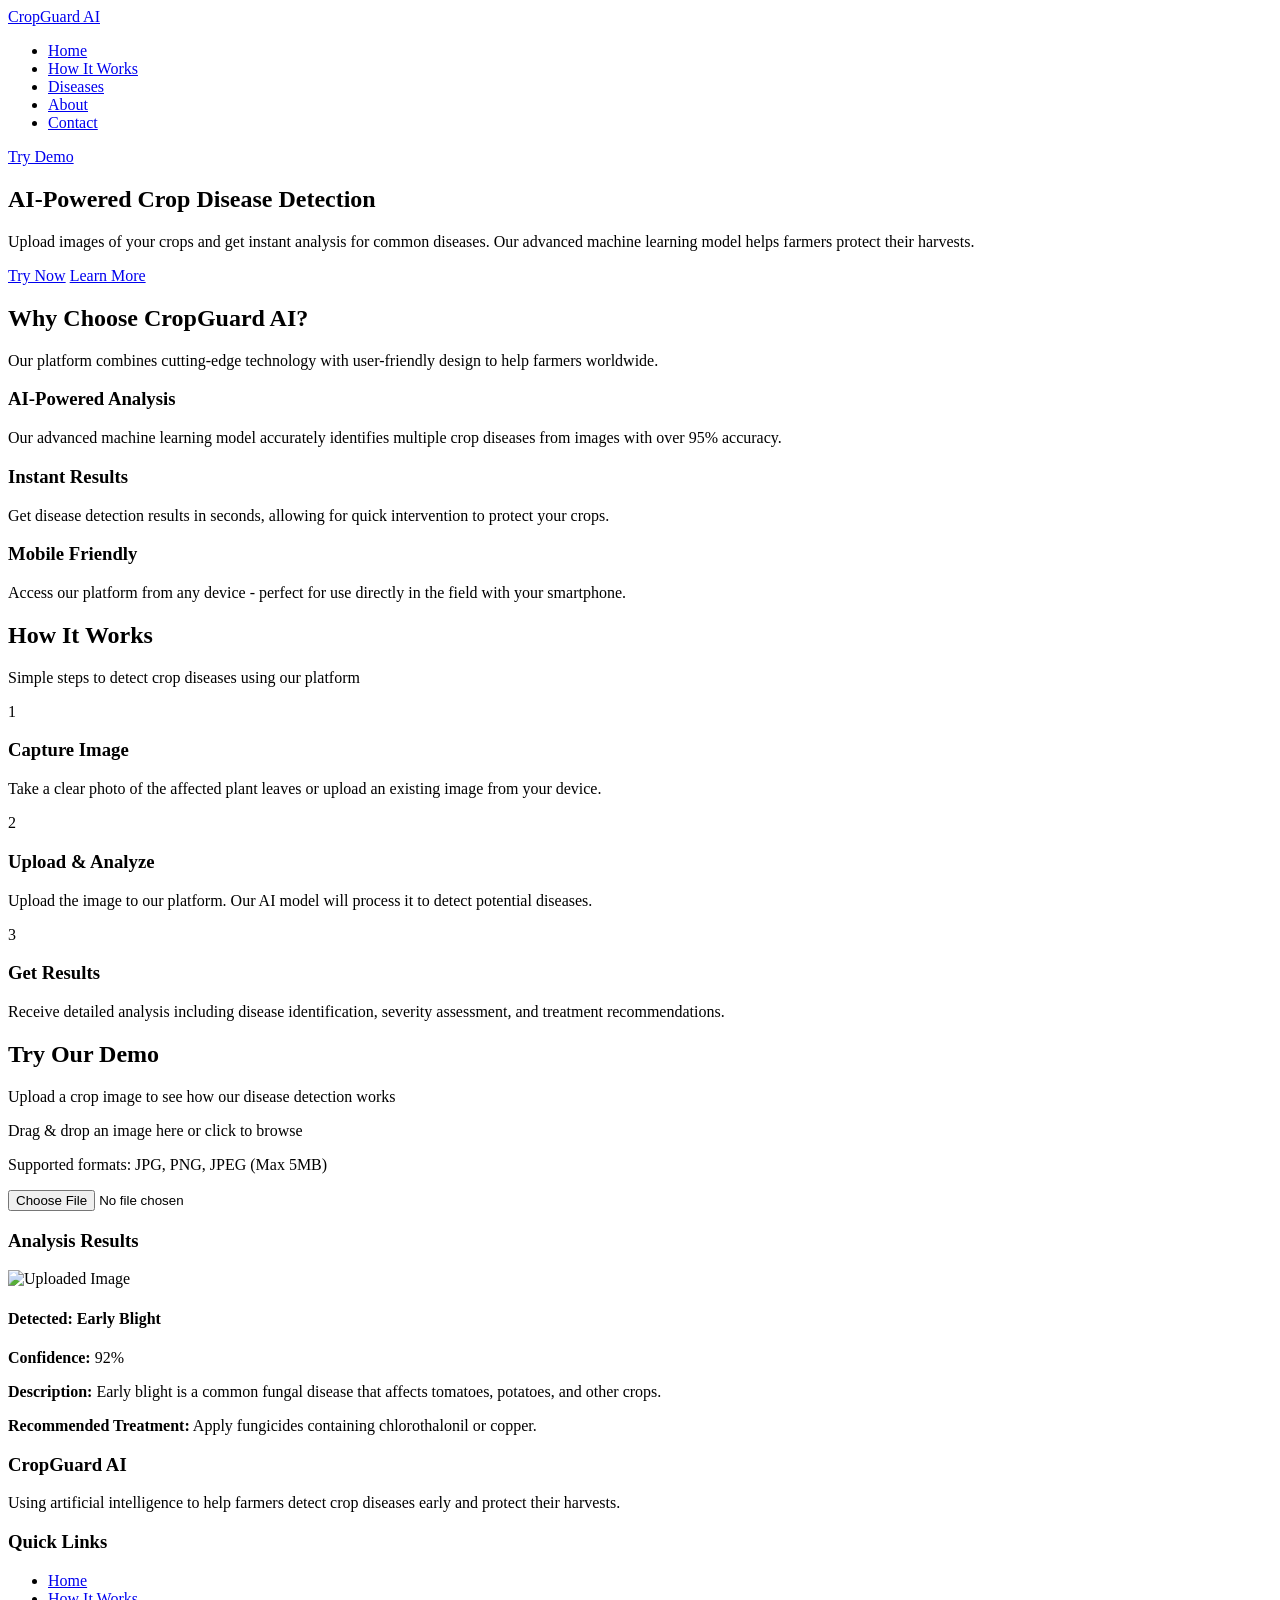
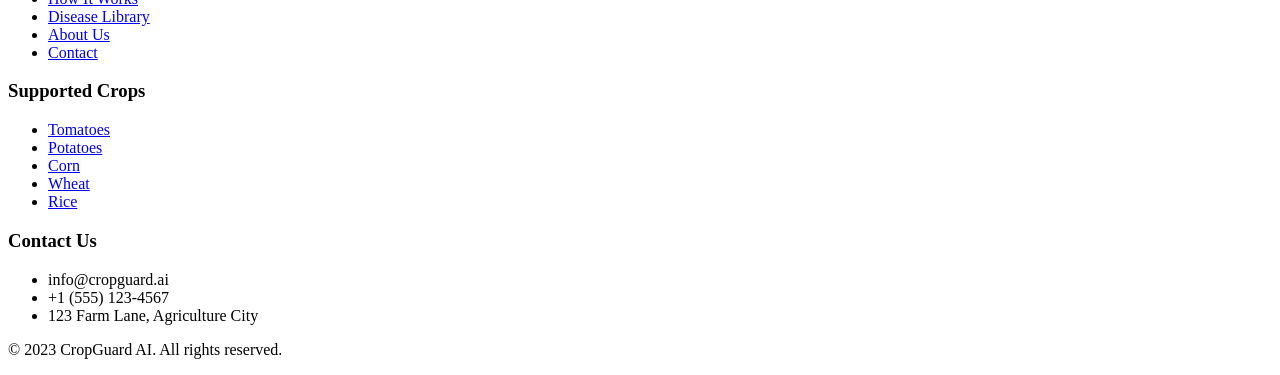
==== index.html @ c0c92ca0 "updated" ====
<!DOCTYPE html>
<html lang="en">
<head>
<meta charset="UTF-8">
<meta name="viewport" content="width=device-width, initial-scale=1.0">
<title>CropGuard AI - Plant Disease Detection</title>
<link rel="stylesheet" href="../LeafSense/index.css">
<style>
    /* [Keep all your previous CSS as is] */
    /* ... existing CSS ... */
</style>
</head>
<body>
<!-- Header -->
<header>
    <div class="container">
        <nav class="navbar">
            <a href="#" class="logo"><i class="fas fa-leaf"></i>CropGuard AI</a>
            <ul class="nav-links">
                <li><a href="#">Home</a></li>
                <li><a href="#how-it-works">How It Works</a></li>
                <li><a href="#">Diseases</a></li>
                <li><a href="#">About</a></li>
                <li><a href="#">Contact</a></li>
            </ul>
            <a href="#demo" class="btn">Try Demo</a>
        </nav>
    </div>
</header>

<!-- Hero Section -->
<section class="hero">
    <div class="container">
        <h1>AI-Powered Crop Disease Detection</h1>
        <p>Upload images of your crops and get instant analysis for common diseases. Our advanced machine learning model helps farmers protect their harvests.</p>
        <div class="hero-buttons">
            <a href="#demo" class="btn">Try Now</a>
            <a href="#how-it-works" class="btn btn-secondary">Learn More</a>
        </div>
    </div>
</section>

<!-- Features Section -->
<section class="section">
    <div class="container">
        <div class="section-title">
            <h2>Why Choose CropGuard AI?</h2>
            <p>Our platform combines cutting-edge technology with user-friendly design to help farmers worldwide.</p>
        </div>
        <div class="features-grid">
            <div class="feature-card">
                <div class="feature-icon"><i class="fas fa-robot"></i></div>
                <h3>AI-Powered Analysis</h3>
                <p>Our advanced machine learning model accurately identifies multiple crop diseases from images with over 95% accuracy.</p>
            </div>
            <div class="feature-card">
                <div class="feature-icon"><i class="fas fa-bolt"></i></div>
                <h3>Instant Results</h3>
                <p>Get disease detection results in seconds, allowing for quick intervention to protect your crops.</p>
            </div>
            <div class="feature-card">
                <div class="feature-icon"><i class="fas fa-mobile-alt"></i></div>
                <h3>Mobile Friendly</h3>
                <p>Access our platform from any device - perfect for use directly in the field with your smartphone.</p>
            </div>
        </div>
    </div>
</section>

<!-- How It Works Section -->
<section class="section how-it-works" id="how-it-works">
    <div class="container">
        <div class="section-title">
            <h2>How It Works</h2>
            <p>Simple steps to detect crop diseases using our platform</p>
        </div>
        <div class="steps">
            <div class="step">
                <div class="step-number">1</div>
                <h3>Capture Image</h3>
                <p>Take a clear photo of the affected plant leaves or upload an existing image from your device.</p>
            </div>
            <div class="step">
                <div class="step-number">2</div>
                <h3>Upload & Analyze</h3>
                <p>Upload the image to our platform. Our AI model will process it to detect potential diseases.</p>
            </div>
            <div class="step">
                <div class="step-number">3</div>
                <h3>Get Results</h3>
                <p>Receive detailed analysis including disease identification, severity assessment, and treatment recommendations.</p>
            </div>
        </div>
    </div>
</section>

<!-- Demo Section -->
<section class="section" id="demo">
    <div class="container">
        <div class="section-title">
            <h2>Try Our Demo</h2>
            <p>Upload a crop image to see how our disease detection works</p>
        </div>
        <div class="demo-container">
            <div class="upload-area" id="uploadArea">
                <i class="fas fa-cloud-upload-alt"></i>
                <p class="upload-text">Drag & drop an image here or click to browse</p>
                <p>Supported formats: JPG, PNG, JPEG (Max 5MB)</p>
                <input type="file" id="fileInput" class="file-input" accept="image/*">
            </div>
            <div class="result-area" id="resultArea">
                <h3>Analysis Results</h3>
                <img src="" alt="Uploaded Image" class="result-image" id="resultImage">
                <div class="disease-info">
                    <h4>Detected: <span id="diseaseName">Early Blight</span></h4>
                    <p><strong>Confidence:</strong> <span id="confidence">92%</span></p>
                    <p><strong>Description:</strong> <span id="diseaseDesc">Early blight is a common fungal disease that affects tomatoes, potatoes, and other crops.</span></p>
                    <p><strong>Recommended Treatment:</strong> <span id="treatment">Apply fungicides containing chlorothalonil or copper.</span></p>
                </div>
            </div>
        </div>
    </div>
</section>

<!-- Footer -->
<footer>
    <div class="container">
        <div class="footer-content">
            <div class="footer-column">
                <h3>CropGuard AI</h3>
                <p>Using artificial intelligence to help farmers detect crop diseases early and protect their harvests.</p>
                <div class="social-icons">
                    <a href="#"><i class="fab fa-facebook-f"></i></a>
                    <a href="#"><i class="fab fa-twitter"></i></a>
                    <a href="#"><i class="fab fa-linkedin-in"></i></a>
                    <a href="#"><i class="fab fa-instagram"></i></a>
                </div>
            </div>
            <div class="footer-column">
                <h3>Quick Links</h3>
                <ul>
                    <li><a href="#">Home</a></li>
                    <li><a href="#how-it-works">How It Works</a></li>
                    <li><a href="#">Disease Library</a></li>
                    <li><a href="#">About Us</a></li>
                    <li><a href="#">Contact</a></li>
                </ul>
            </div>
            <div class="footer-column">
                <h3>Supported Crops</h3>
                <ul>
                    <li><a href="#">Tomatoes</a></li>
                    <li><a href="#">Potatoes</a></li>
                    <li><a href="#">Corn</a></li>
                    <li><a href="#">Wheat</a></li>
                    <li><a href="#">Rice</a></li>
                </ul>
            </div>
            <div class="footer-column">
                <h3>Contact Us</h3>
                <ul>
                    <li><i class="fas fa-envelope"></i> info@cropguard.ai</li>
                    <li><i class="fas fa-phone"></i> +1 (555) 123-4567</li>
                    <li><i class="fas fa-map-marker-alt"></i> 123 Farm Lane, Agriculture City</li>
                </ul>
            </div>
        </div>
        <div class="copyright">
            <p>&copy; 2023 CropGuard AI. All rights reserved.</p>
        </div>
    </div>
</footer>

<script>
const uploadArea = document.getElementById('uploadArea');
const fileInput = document.getElementById('fileInput');
const resultArea = document.getElementById('resultArea');
const resultImage = document.getElementById('resultImage');

uploadArea.addEventListener('click', () => fileInput.click());

fileInput.addEventListener('change', function(e) {
    if (e.target.files.length > 0) {
        const file = e.target.files[0];
        const reader = new FileReader();
        reader.onload = function(event) {
            resultImage.src = event.target.result;
            resultArea.style.display = 'block';
            simulateAnalysis();
        };
        reader.readAsDataURL(file);
    }
});

uploadArea.addEventListener('dragover', function(e) {
    e.preventDefault();
    const primaryColor = getComputedStyle(document.documentElement).getPropertyValue('--primary');
    uploadArea.style.borderColor = primaryColor;
    uploadArea.style.backgroundColor = '#f0f0f0';
});

uploadArea.addEventListener('dragleave', function() {
    uploadArea.style.borderColor = '#ccc';
    uploadArea.style.backgroundColor = 'transparent';
});

uploadArea.addEventListener('drop', function(e) {
    e.preventDefault();
    uploadArea.style.borderColor = '#ccc';
    uploadArea.style.backgroundColor = 'transparent';
    if (e.dataTransfer.files.length > 0) {
        fileInput.files = e.dataTransfer.files;
        fileInput.dispatchEvent(new Event('change'));
    }
});

function simulateAnalysis() {
    setTimeout(() => {
        const diseases = [
            { name: "Early Blight", confidence: "92%", desc: "Early blight is a common fungal disease.", treatment: "Apply fungicides." },
            { name: "Late Blight", confidence: "87%", desc: "Late blight is serious.", treatment: "Use specific fungicides." },
            { name: "Powdery Mildew", confidence: "95%", desc: "White powdery spots.", treatment: "Apply sulfur fungicides." }
        ];
        const randomDisease = diseases[Math.floor(Math.random() * diseases.length)];
        document.getElementById('diseaseName').textContent = randomDisease.name;
        document.getElementById('confidence').textContent = randomDisease.confidence;
        document.getElementById('diseaseDesc').textContent = randomDisease.desc;
        document.getElementById('treatment').textContent = randomDisease.treatment;
    }, 1500);
}
</script>
</body>
</html>
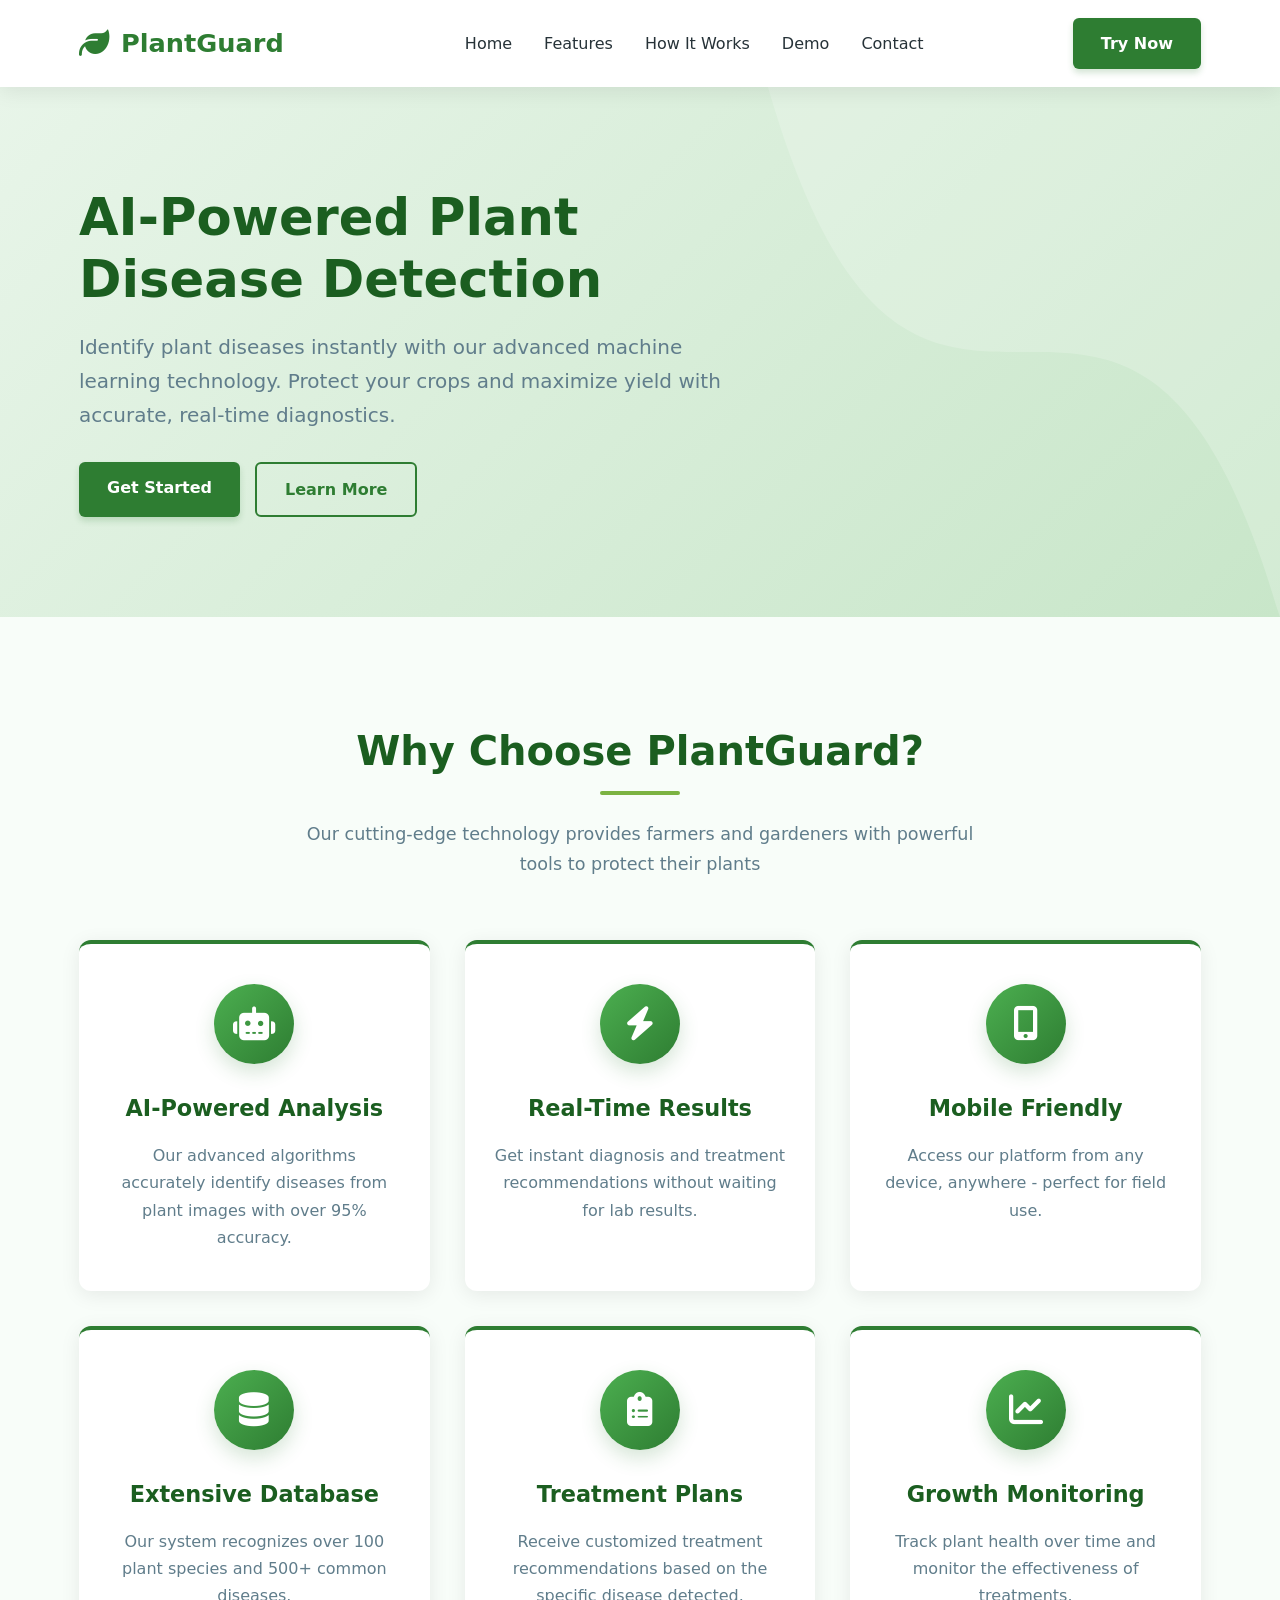
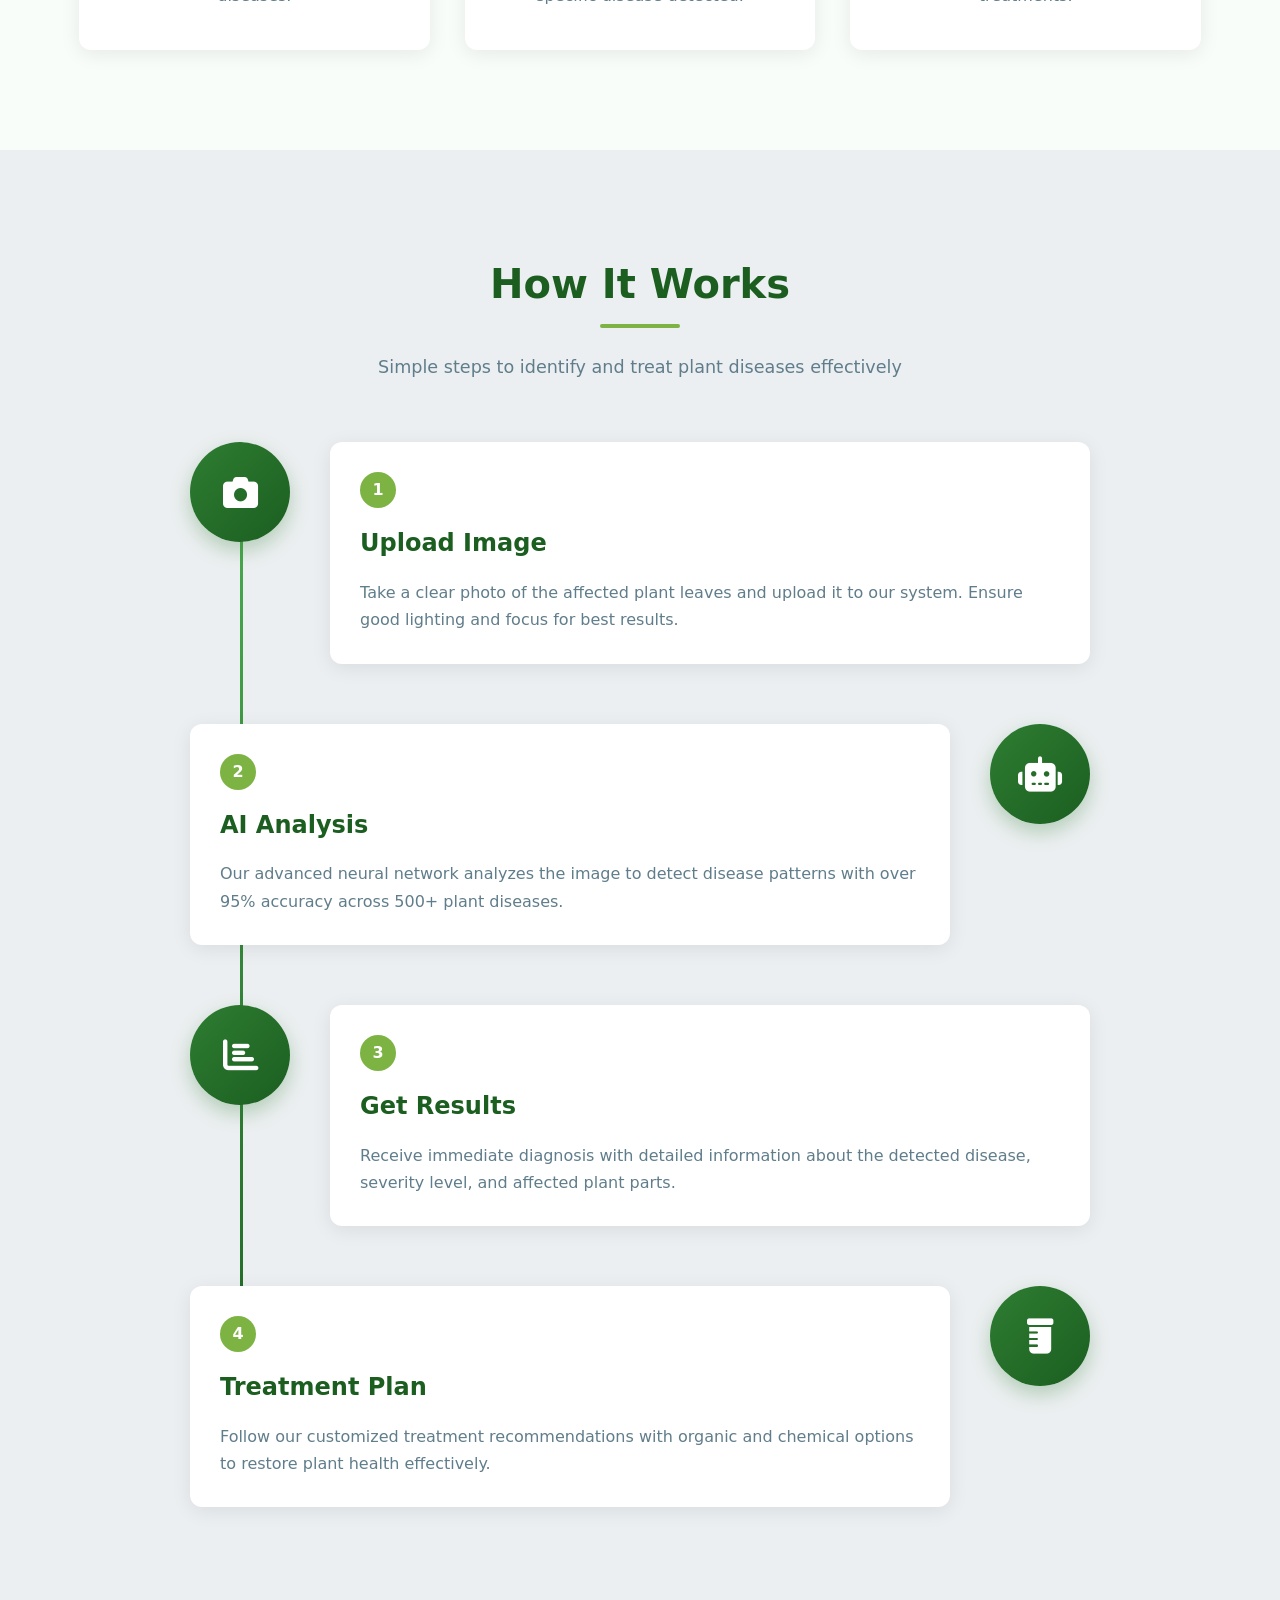
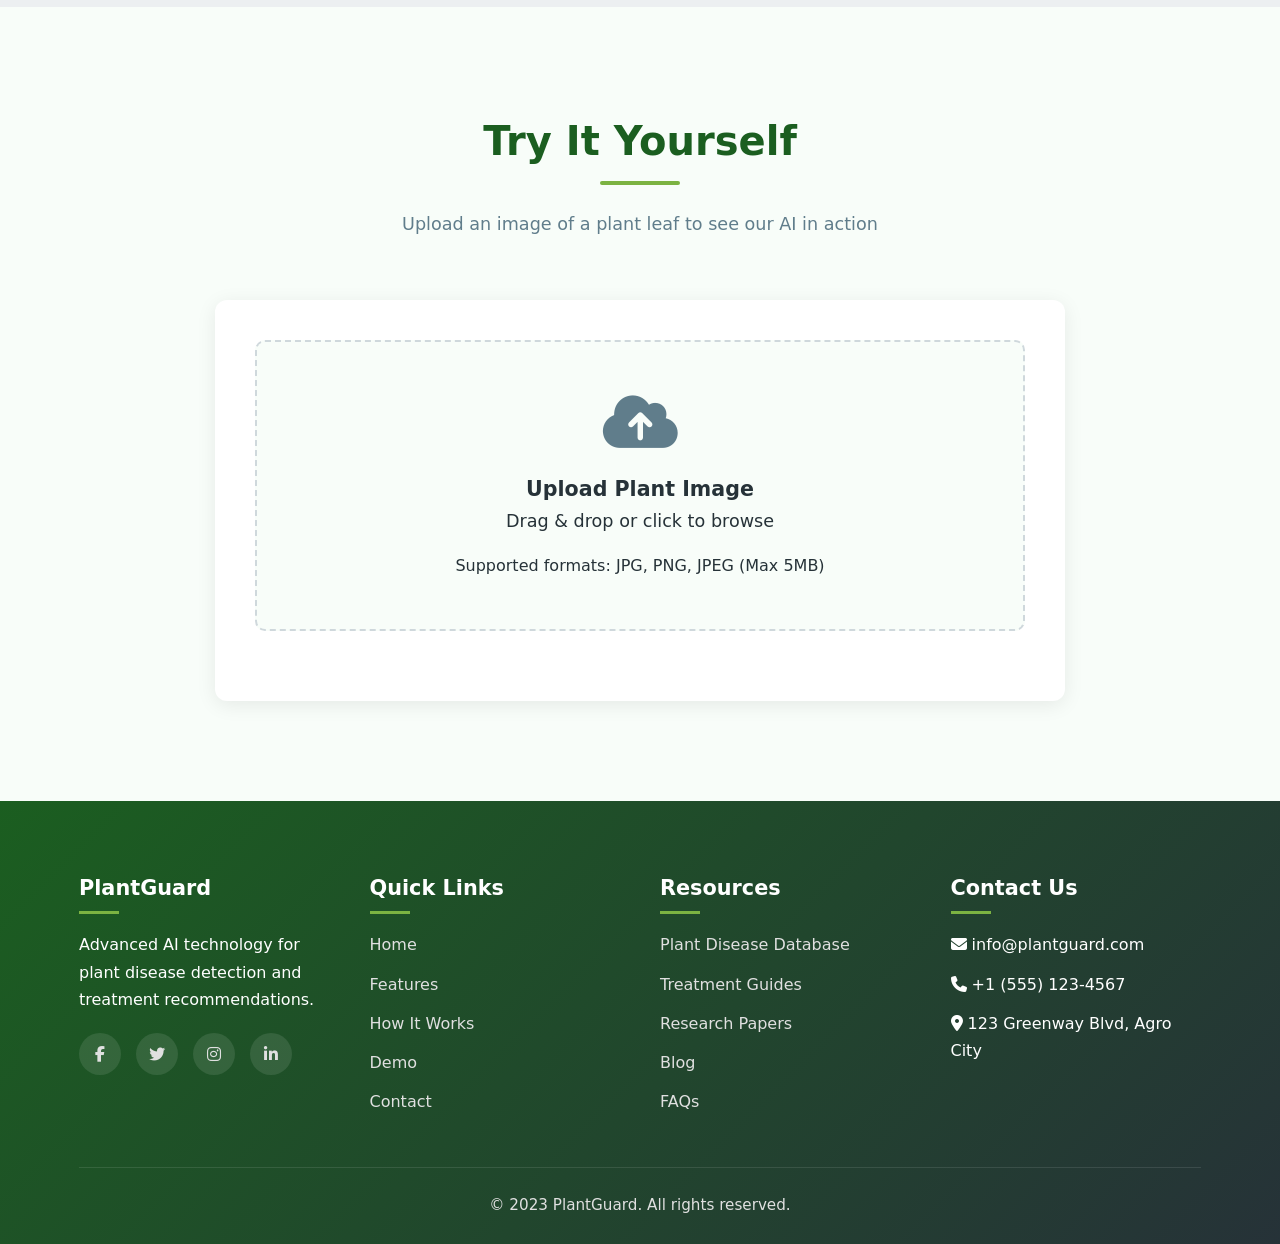
==== commit 2706cb3a: "Updated the design" ====
--- a/index.html
+++ b/index.html
@@ -1,233 +1,240 @@
 <!DOCTYPE html>
 <html lang="en">
 <head>
-<meta charset="UTF-8">
-<meta name="viewport" content="width=device-width, initial-scale=1.0">
-<title>CropGuard AI - Plant Disease Detection</title>
-<link rel="stylesheet" href="../LeafSense/index.css">
-<style>
-    /* [Keep all your previous CSS as is] */
-    /* ... existing CSS ... */
-</style>
+    <meta charset="UTF-8">
+    <meta name="viewport" content="width=device-width, initial-scale=1.0">
+    <title>PlantGuard | AI-Powered Plant Disease Detection</title>
+    <link rel="stylesheet" href="https://cdnjs.cloudflare.com/ajax/libs/font-awesome/6.4.0/css/all.min.css">
+    <link rel="stylesheet" href="index.css">
 </head>
 <body>
-<!-- Header -->
-<header>
-    <div class="container">
-        <nav class="navbar">
-            <a href="#" class="logo"><i class="fas fa-leaf"></i>CropGuard AI</a>
-            <ul class="nav-links">
-                <li><a href="#">Home</a></li>
-                <li><a href="#how-it-works">How It Works</a></li>
-                <li><a href="#">Diseases</a></li>
-                <li><a href="#">About</a></li>
-                <li><a href="#">Contact</a></li>
-            </ul>
-            <a href="#demo" class="btn">Try Demo</a>
-        </nav>
-    </div>
-</header>
-
-<!-- Hero Section -->
-<section class="hero">
-    <div class="container">
-        <h1>AI-Powered Crop Disease Detection</h1>
-        <p>Upload images of your crops and get instant analysis for common diseases. Our advanced machine learning model helps farmers protect their harvests.</p>
-        <div class="hero-buttons">
-            <a href="#demo" class="btn">Try Now</a>
-            <a href="#how-it-works" class="btn btn-secondary">Learn More</a>
-        </div>
-    </div>
-</section>
-
-<!-- Features Section -->
-<section class="section">
-    <div class="container">
-        <div class="section-title">
-            <h2>Why Choose CropGuard AI?</h2>
-            <p>Our platform combines cutting-edge technology with user-friendly design to help farmers worldwide.</p>
-        </div>
-        <div class="features-grid">
-            <div class="feature-card">
-                <div class="feature-icon"><i class="fas fa-robot"></i></div>
-                <h3>AI-Powered Analysis</h3>
-                <p>Our advanced machine learning model accurately identifies multiple crop diseases from images with over 95% accuracy.</p>
-            </div>
-            <div class="feature-card">
-                <div class="feature-icon"><i class="fas fa-bolt"></i></div>
-                <h3>Instant Results</h3>
-                <p>Get disease detection results in seconds, allowing for quick intervention to protect your crops.</p>
-            </div>
-            <div class="feature-card">
-                <div class="feature-icon"><i class="fas fa-mobile-alt"></i></div>
-                <h3>Mobile Friendly</h3>
-                <p>Access our platform from any device - perfect for use directly in the field with your smartphone.</p>
-            </div>
-        </div>
-    </div>
-</section>
-
-<!-- How It Works Section -->
-<section class="section how-it-works" id="how-it-works">
-    <div class="container">
-        <div class="section-title">
-            <h2>How It Works</h2>
-            <p>Simple steps to detect crop diseases using our platform</p>
-        </div>
-        <div class="steps">
-            <div class="step">
-                <div class="step-number">1</div>
-                <h3>Capture Image</h3>
-                <p>Take a clear photo of the affected plant leaves or upload an existing image from your device.</p>
-            </div>
-            <div class="step">
-                <div class="step-number">2</div>
-                <h3>Upload & Analyze</h3>
-                <p>Upload the image to our platform. Our AI model will process it to detect potential diseases.</p>
-            </div>
-            <div class="step">
-                <div class="step-number">3</div>
-                <h3>Get Results</h3>
-                <p>Receive detailed analysis including disease identification, severity assessment, and treatment recommendations.</p>
-            </div>
-        </div>
-    </div>
-</section>
-
-<!-- Demo Section -->
-<section class="section" id="demo">
-    <div class="container">
-        <div class="section-title">
-            <h2>Try Our Demo</h2>
-            <p>Upload a crop image to see how our disease detection works</p>
-        </div>
-        <div class="demo-container">
-            <div class="upload-area" id="uploadArea">
-                <i class="fas fa-cloud-upload-alt"></i>
-                <p class="upload-text">Drag & drop an image here or click to browse</p>
-                <p>Supported formats: JPG, PNG, JPEG (Max 5MB)</p>
-                <input type="file" id="fileInput" class="file-input" accept="image/*">
-            </div>
-            <div class="result-area" id="resultArea">
-                <h3>Analysis Results</h3>
-                <img src="" alt="Uploaded Image" class="result-image" id="resultImage">
-                <div class="disease-info">
-                    <h4>Detected: <span id="diseaseName">Early Blight</span></h4>
-                    <p><strong>Confidence:</strong> <span id="confidence">92%</span></p>
-                    <p><strong>Description:</strong> <span id="diseaseDesc">Early blight is a common fungal disease that affects tomatoes, potatoes, and other crops.</span></p>
-                    <p><strong>Recommended Treatment:</strong> <span id="treatment">Apply fungicides containing chlorothalonil or copper.</span></p>
-                </div>
-            </div>
-        </div>
-    </div>
-</section>
-
-<!-- Footer -->
-<footer>
-    <div class="container">
-        <div class="footer-content">
-            <div class="footer-column">
-                <h3>CropGuard AI</h3>
-                <p>Using artificial intelligence to help farmers detect crop diseases early and protect their harvests.</p>
-                <div class="social-icons">
-                    <a href="#"><i class="fab fa-facebook-f"></i></a>
-                    <a href="#"><i class="fab fa-twitter"></i></a>
-                    <a href="#"><i class="fab fa-linkedin-in"></i></a>
-                    <a href="#"><i class="fab fa-instagram"></i></a>
-                </div>
-            </div>
-            <div class="footer-column">
-                <h3>Quick Links</h3>
-                <ul>
-                    <li><a href="#">Home</a></li>
+    <!-- Header -->
+    <header>
+        <div class="container">
+            <nav class="navbar">
+                <a href="#" class="logo">
+                    <i class="fas fa-leaf"></i>
+                    PlantGuard
+                </a>
+                <ul class="nav-links">
+                    <li><a href="#home">Home</a></li>
+                    <li><a href="#features">Features</a></li>
                     <li><a href="#how-it-works">How It Works</a></li>
-                    <li><a href="#">Disease Library</a></li>
-                    <li><a href="#">About Us</a></li>
-                    <li><a href="#">Contact</a></li>
+                    <li><a href="#demo">Demo</a></li>
+                    <li><a href="#contact">Contact</a></li>
                 </ul>
-            </div>
-            <div class="footer-column">
-                <h3>Supported Crops</h3>
-                <ul>
-                    <li><a href="#">Tomatoes</a></li>
-                    <li><a href="#">Potatoes</a></li>
-                    <li><a href="#">Corn</a></li>
-                    <li><a href="#">Wheat</a></li>
-                    <li><a href="#">Rice</a></li>
-                </ul>
-            </div>
-            <div class="footer-column">
-                <h3>Contact Us</h3>
-                <ul>
-                    <li><i class="fas fa-envelope"></i> info@cropguard.ai</li>
-                    <li><i class="fas fa-phone"></i> +1 (555) 123-4567</li>
-                    <li><i class="fas fa-map-marker-alt"></i> 123 Farm Lane, Agriculture City</li>
-                </ul>
-            </div>
-        </div>
-        <div class="copyright">
-            <p>&copy; 2023 CropGuard AI. All rights reserved.</p>
-        </div>
-    </div>
-</footer>
-
-<script>
-const uploadArea = document.getElementById('uploadArea');
-const fileInput = document.getElementById('fileInput');
-const resultArea = document.getElementById('resultArea');
-const resultImage = document.getElementById('resultImage');
-
-uploadArea.addEventListener('click', () => fileInput.click());
-
-fileInput.addEventListener('change', function(e) {
-    if (e.target.files.length > 0) {
-        const file = e.target.files[0];
-        const reader = new FileReader();
-        reader.onload = function(event) {
-            resultImage.src = event.target.result;
-            resultArea.style.display = 'block';
-            simulateAnalysis();
-        };
-        reader.readAsDataURL(file);
-    }
-});
-
-uploadArea.addEventListener('dragover', function(e) {
-    e.preventDefault();
-    const primaryColor = getComputedStyle(document.documentElement).getPropertyValue('--primary');
-    uploadArea.style.borderColor = primaryColor;
-    uploadArea.style.backgroundColor = '#f0f0f0';
-});
-
-uploadArea.addEventListener('dragleave', function() {
-    uploadArea.style.borderColor = '#ccc';
-    uploadArea.style.backgroundColor = 'transparent';
-});
-
-uploadArea.addEventListener('drop', function(e) {
-    e.preventDefault();
-    uploadArea.style.borderColor = '#ccc';
-    uploadArea.style.backgroundColor = 'transparent';
-    if (e.dataTransfer.files.length > 0) {
-        fileInput.files = e.dataTransfer.files;
-        fileInput.dispatchEvent(new Event('change'));
-    }
-});
-
-function simulateAnalysis() {
-    setTimeout(() => {
-        const diseases = [
-            { name: "Early Blight", confidence: "92%", desc: "Early blight is a common fungal disease.", treatment: "Apply fungicides." },
-            { name: "Late Blight", confidence: "87%", desc: "Late blight is serious.", treatment: "Use specific fungicides." },
-            { name: "Powdery Mildew", confidence: "95%", desc: "White powdery spots.", treatment: "Apply sulfur fungicides." }
-        ];
-        const randomDisease = diseases[Math.floor(Math.random() * diseases.length)];
-        document.getElementById('diseaseName').textContent = randomDisease.name;
-        document.getElementById('confidence').textContent = randomDisease.confidence;
-        document.getElementById('diseaseDesc').textContent = randomDisease.desc;
-        document.getElementById('treatment').textContent = randomDisease.treatment;
-    }, 1500);
-}
-</script>
+                <a href="#demo" class="btn">Try Now</a>
+            </nav>
+        </div>
+    </header>
+
+    <!-- Hero Section -->
+    <section class="hero" id="home">
+        <div class="container">
+            <div class="hero-content">
+                <h1>AI-Powered Plant Disease Detection</h1>
+                <p>Identify plant diseases instantly with our advanced machine learning technology. Protect your crops and maximize yield with accurate, real-time diagnostics.</p>
+                <div class="hero-buttons">
+                    <a href="#demo" class="btn">Get Started</a>
+                    <a href="#how-it-works" class="btn btn-outline">Learn More</a>
+                </div>
+            </div>
+        </div>
+    </section>
+
+    <!-- Features Section -->
+    <section class="section" id="features">
+        <div class="container">
+            <div class="section-title">
+                <h2>Why Choose PlantGuard?</h2>
+                <p>Our cutting-edge technology provides farmers and gardeners with powerful tools to protect their plants</p>
+            </div>
+            <div class="features-grid">
+                <div class="feature-card">
+                    <div class="feature-icon">
+                        <i class="fas fa-robot"></i>
+                    </div>
+                    <h3>AI-Powered Analysis</h3>
+                    <p>Our advanced algorithms accurately identify diseases from plant images with over 95% accuracy.</p>
+                </div>
+                <div class="feature-card">
+                    <div class="feature-icon">
+                        <i class="fas fa-bolt"></i>
+                    </div>
+                    <h3>Real-Time Results</h3>
+                    <p>Get instant diagnosis and treatment recommendations without waiting for lab results.</p>
+                </div>
+                <div class="feature-card">
+                    <div class="feature-icon">
+                        <i class="fas fa-mobile-alt"></i>
+                    </div>
+                    <h3>Mobile Friendly</h3>
+                    <p>Access our platform from any device, anywhere - perfect for field use.</p>
+                </div>
+                <div class="feature-card">
+                    <div class="feature-icon">
+                        <i class="fas fa-database"></i>
+                    </div>
+                    <h3>Extensive Database</h3>
+                    <p>Our system recognizes over 100 plant species and 500+ common diseases.</p>
+                </div>
+                <div class="feature-card">
+                    <div class="feature-icon">
+                        <i class="fas fa-clipboard-list"></i>
+                    </div>
+                    <h3>Treatment Plans</h3>
+                    <p>Receive customized treatment recommendations based on the specific disease detected.</p>
+                </div>
+                <div class="feature-card">
+                    <div class="feature-icon">
+                        <i class="fas fa-chart-line"></i>
+                    </div>
+                    <h3>Growth Monitoring</h3>
+                    <p>Track plant health over time and monitor the effectiveness of treatments.</p>
+                </div>
+            </div>
+        </div>
+    </section>
+
+    <!-- How It Works Section -->
+    <section class="section how-it-works" id="how-it-works">
+        <div class="container">
+            <div class="section-title">
+                <h2>How It Works</h2>
+                <p>Simple steps to identify and treat plant diseases effectively</p>
+            </div>
+            <div class="steps-container">
+                <div class="step">
+                    <div class="step-icon">
+                        <i class="fas fa-camera"></i>
+                    </div>
+                    <div class="step-content">
+                        <span class="step-number">1</span>
+                        <h3>Upload Image</h3>
+                        <p>Take a clear photo of the affected plant leaves and upload it to our system. Ensure good lighting and focus for best results.</p>
+                    </div>
+                </div>
+                <div class="step">
+                    <div class="step-icon">
+                        <i class="fas fa-robot"></i>
+                    </div>
+                    <div class="step-content">
+                        <span class="step-number">2</span>
+                        <h3>AI Analysis</h3>
+                        <p>Our advanced neural network analyzes the image to detect disease patterns with over 95% accuracy across 500+ plant diseases.</p>
+                    </div>
+                </div>
+                <div class="step">
+                    <div class="step-icon">
+                        <i class="fas fa-chart-bar"></i>
+                    </div>
+                    <div class="step-content">
+                        <span class="step-number">3</span>
+                        <h3>Get Results</h3>
+                        <p>Receive immediate diagnosis with detailed information about the detected disease, severity level, and affected plant parts.</p>
+                    </div>
+                </div>
+                <div class="step">
+                    <div class="step-icon">
+                        <i class="fas fa-prescription-bottle"></i>
+                    </div>
+                    <div class="step-content">
+                        <span class="step-number">4</span>
+                        <h3>Treatment Plan</h3>
+                        <p>Follow our customized treatment recommendations with organic and chemical options to restore plant health effectively.</p>
+                    </div>
+                </div>
+            </div>
+        </div>
+    </section>
+
+    <!-- Demo Section -->
+    <section class="section" id="demo">
+        <div class="container">
+            <div class="section-title">
+                <h2>Try It Yourself</h2>
+                <p>Upload an image of a plant leaf to see our AI in action</p>
+            </div>
+            <div class="demo-container">
+                <div class="upload-area" id="uploadArea">
+                    <i class="fas fa-cloud-upload-alt"></i>
+                    <div class="upload-text">
+                        <h3>Upload Plant Image</h3>
+                        <p>Drag & drop or click to browse</p>
+                    </div>
+                    <p>Supported formats: JPG, PNG, JPEG (Max 5MB)</p>
+                    <input type="file" class="file-input" id="fileInput" accept="image/*">
+                </div>
+                <div class="result-area" id="resultArea">
+                    <h3>Analysis Result</h3>
+                    <img src="" alt="Plant Analysis" class="result-image" id="resultImage">
+                    <div class="disease-info">
+                        <h4 id="diseaseName">Tomato Early Blight</h4>
+                        <p id="diseaseDescription">Early blight is a common fungal disease that affects tomatoes, potatoes, and other plants in the nightshade family.</p>
+                        <h5>Recommended Treatment:</h5>
+                        <ul class="treatment-list" id="treatmentList">
+                            <li>Remove and destroy infected leaves</li>
+                            <li>Apply copper-based fungicide</li>
+                            <li>Improve air circulation around plants</li>
+                            <li>Avoid overhead watering</li>
+                            <li>Apply mulch to prevent soil splashing</li>
+                        </ul>
+                    </div>
+                    <button class="btn" style="margin-top: 20px;" id="resetButton">Analyze Another Plant</button>
+                </div>
+            </div>
+        </div>
+    </section>
+
+    <!-- Footer -->
+    <footer id="contact">
+        <div class="container">
+            <div class="footer-content">
+                <div class="footer-column">
+                    <h3>PlantGuard</h3>
+                    <p>Advanced AI technology for plant disease detection and treatment recommendations.</p>
+                    <div class="social-icons">
+                        <a href="#"><i class="fab fa-facebook-f"></i></a>
+                        <a href="#"><i class="fab fa-twitter"></i></a>
+                        <a href="#"><i class="fab fa-instagram"></i></a>
+                        <a href="#"><i class="fab fa-linkedin-in"></i></a>
+                    </div>
+                </div>
+                <div class="footer-column">
+                    <h3>Quick Links</h3>
+                    <ul>
+                        <li><a href="#home">Home</a></li>
+                        <li><a href="#features">Features</a></li>
+                        <li><a href="#how-it-works">How It Works</a></li>
+                        <li><a href="#demo">Demo</a></li>
+                        <li><a href="#contact">Contact</a></li>
+                    </ul>
+                </div>
+                <div class="footer-column">
+                    <h3>Resources</h3>
+                    <ul>
+                        <li><a href="#">Plant Disease Database</a></li>
+                        <li><a href="#">Treatment Guides</a></li>
+                        <li><a href="#">Research Papers</a></li>
+                        <li><a href="#">Blog</a></li>
+                        <li><a href="#">FAQs</a></li>
+                    </ul>
+                </div>
+                <div class="footer-column">
+                    <h3>Contact Us</h3>
+                    <ul>
+                        <li><i class="fas fa-envelope"></i> info@plantguard.com</li>
+                        <li><i class="fas fa-phone"></i> +1 (555) 123-4567</li>
+                        <li><i class="fas fa-map-marker-alt"></i> 123 Greenway Blvd, Agro City</li>
+                    </ul>
+                </div>
+            </div>
+            <div class="copyright">
+                <p>&copy; 2023 PlantGuard. All rights reserved.</p>
+            </div>
+        </div>
+    </footer>
+
+    <script src="script.js"></script>
 </body>
-</html>
+</html>
--- a/index.css
+++ b/index.css
@@ -0,0 +1,659 @@
+/* Reset & base */
+* {
+    margin: 0;
+    padding: 0;
+    box-sizing: border-box;
+    font-family: 'Segoe UI', system-ui, -apple-system, sans-serif;
+}
+
+:root {
+    --primary: #2e7d32;
+    --primary-light: #4caf50;
+    --primary-dark: #1b5e20;
+    --secondary: #ff9800;
+    --accent: #7cb342;
+    --light: #f8fdf9;
+    --dark: #263238;
+    --gray: #607d8b;
+    --light-gray: #eceff1;
+    --white: #ffffff;
+    --shadow: 0 4px 20px rgba(0, 0, 0, 0.08);
+    --transition: all 0.3s ease;
+}
+
+html {
+    scroll-behavior: smooth;
+}
+
+body {
+    background-color: var(--light);
+    color: var(--dark);
+    line-height: 1.7;
+    overflow-x: hidden;
+}
+
+.container {
+    width: 90%;
+    max-width: 1200px;
+    margin: 0 auto;
+    padding: 0 15px;
+}
+
+/* Header Styles */
+header {
+    background-color: var(--white);
+    box-shadow: var(--shadow);
+    position: sticky;
+    top: 0;
+    z-index: 1000;
+    transition: var(--transition);
+}
+
+.navbar {
+    display: flex;
+    justify-content: space-between;
+    align-items: center;
+    padding: 18px 0;
+}
+
+.logo {
+    display: flex;
+    align-items: center;
+    font-size: 1.6rem;
+    font-weight: 700;
+    color: var(--primary);
+    text-decoration: none;
+}
+
+.logo i {
+    margin-right: 12px;
+    font-size: 1.9rem;
+}
+
+.nav-links {
+    display: flex;
+    list-style: none;
+}
+
+.nav-links li {
+    margin-left: 32px;
+    position: relative;
+}
+
+.nav-links a {
+    text-decoration: none;
+    color: var(--dark);
+    font-weight: 500;
+    transition: var(--transition);
+    padding: 8px 0;
+}
+
+.nav-links a:hover {
+    color: var(--primary);
+}
+
+.nav-links a::after {
+    content: '';
+    position: absolute;
+    bottom: 0;
+    left: 0;
+    width: 0;
+    height: 2px;
+    background-color: var(--primary);
+    transition: var(--transition);
+}
+
+.nav-links a:hover::after {
+    width: 100%;
+}
+
+.btn {
+    display: inline-block;
+    padding: 12px 28px;
+    background-color: var(--primary);
+    color: white;
+    border: none;
+    border-radius: 6px;
+    cursor: pointer;
+    font-weight: 600;
+    text-decoration: none;
+    transition: var(--transition);
+    box-shadow: 0 4px 6px rgba(46, 125, 50, 0.2);
+}
+
+.btn:hover {
+    background-color: var(--primary-dark);
+    transform: translateY(-2px);
+    box-shadow: 0 6px 12px rgba(46, 125, 50, 0.25);
+}
+
+.btn-secondary {
+    background-color: var(--secondary);
+    box-shadow: 0 4px 6px rgba(255, 152, 0, 0.2);
+}
+
+.btn-secondary:hover {
+    background-color: #e65100;
+    box-shadow: 0 6px 12px rgba(255, 152, 0, 0.25);
+}
+
+.btn-outline {
+    background-color: transparent;
+    border: 2px solid var(--primary);
+    color: var(--primary);
+    box-shadow: none;
+}
+
+.btn-outline:hover {
+    background-color: var(--primary);
+    color: white;
+}
+
+/* Hero Section */
+.hero {
+    padding: 100px 0;
+    background: linear-gradient(135deg, #e8f5e9 0%, #c8e6c9 100%);
+    position: relative;
+    overflow: hidden;
+}
+
+.hero::before {
+    content: '';
+    position: absolute;
+    top: 0;
+    right: 0;
+    width: 40%;
+    height: 100%;
+    background: url('data:image/svg+xml;utf8,<svg xmlns="http://www.w3.org/2000/svg" viewBox="0 0 100 100" preserveAspectRatio="none"><path d="M0,0 C30,100 70,0 100,100 L100,0 Z" fill="rgba(255,255,255,0.2)"/></svg>');
+    background-size: cover;
+}
+
+.hero-content {
+    max-width: 650px;
+    position: relative;
+    z-index: 1;
+}
+
+.hero h1 {
+    font-size: 3.2rem;
+    margin-bottom: 20px;
+    color: var(--primary-dark);
+    line-height: 1.2;
+}
+
+.hero p {
+    font-size: 1.25rem;
+    margin-bottom: 30px;
+    color: var(--gray);
+}
+
+.hero-buttons {
+    display: flex;
+    gap: 15px;
+    margin-top: 30px;
+}
+
+/* Features Section */
+.section {
+    padding: 100px 0;
+}
+
+.section-title {
+    text-align: center;
+    margin-bottom: 60px;
+}
+
+.section-title h2 {
+    font-size: 2.5rem;
+    color: var(--primary-dark);
+    margin-bottom: 15px;
+    position: relative;
+    display: inline-block;
+}
+
+.section-title h2::after {
+    content: '';
+    position: absolute;
+    bottom: -10px;
+    left: 50%;
+    transform: translateX(-50%);
+    width: 80px;
+    height: 4px;
+    background-color: var(--accent);
+    border-radius: 2px;
+}
+
+.section-title p {
+    color: var(--gray);
+    max-width: 700px;
+    margin: 20px auto 0;
+    font-size: 1.1rem;
+}
+
+.features-grid {
+    display: grid;
+    grid-template-columns: repeat(auto-fit, minmax(320px, 1fr));
+    gap: 35px;
+}
+
+.feature-card {
+    background: var(--white);
+    border-radius: 12px;
+    padding: 40px 30px;
+    box-shadow: var(--shadow);
+    transition: var(--transition);
+    text-align: center;
+    border-top: 4px solid var(--primary);
+}
+
+.feature-card:hover {
+    transform: translateY(-10px);
+    box-shadow: 0 15px 30px rgba(0, 0, 0, 0.1);
+}
+
+.feature-icon {
+    background: linear-gradient(135deg, var(--primary-light), var(--primary));
+    width: 80px;
+    height: 80px;
+    border-radius: 50%;
+    display: flex;
+    align-items: center;
+    justify-content: center;
+    margin: 0 auto 25px;
+    box-shadow: 0 8px 20px rgba(46, 125, 50, 0.2);
+}
+
+.feature-icon i {
+    font-size: 34px;
+    color: white;
+}
+
+.feature-card h3 {
+    margin-bottom: 15px;
+    color: var(--primary-dark);
+    font-size: 1.4rem;
+}
+
+.feature-card p {
+    color: var(--gray);
+}
+
+/* How It Works Section */
+.how-it-works {
+    padding: 100px 0;
+    background-color: var(--light-gray);
+    position: relative;
+}
+
+.steps-container {
+    display: flex;
+    flex-direction: column;
+    position: relative;
+    max-width: 900px;
+    margin: 0 auto;
+}
+
+/* Connecting line */
+.steps-container::before {
+    content: '';
+    position: absolute;
+    top: 0;
+    bottom: 0;
+    left: 50px;
+    width: 3px;
+    background: linear-gradient(to bottom, var(--primary-light), var(--primary-dark));
+    border-radius: 3px;
+    z-index: 1;
+}
+
+.step {
+    display: flex;
+    margin-bottom: 60px;
+    position: relative;
+    z-index: 2;
+}
+
+.step:last-child {
+    margin-bottom: 0;
+}
+
+.step-icon {
+    width: 100px;
+    height: 100px;
+    background: linear-gradient(135deg, var(--primary), var(--primary-dark));
+    color: white;
+    border-radius: 50%;
+    display: flex;
+    align-items: center;
+    justify-content: center;
+    font-size: 2.2rem;
+    margin-right: 40px;
+    flex-shrink: 0;
+    box-shadow: 0 8px 20px rgba(46, 125, 50, 0.3);
+    z-index: 3;
+}
+
+.step-content {
+    background: var(--white);
+    border-radius: 12px;
+    padding: 30px;
+    box-shadow: var(--shadow);
+    flex: 1;
+    transition: var(--transition);
+}
+
+.step-content:hover {
+    transform: translateY(-5px);
+    box-shadow: 0 10px 25px rgba(0, 0, 0, 0.1);
+}
+
+.step-number {
+    display: inline-block;
+    background-color: var(--accent);
+    color: white;
+    width: 36px;
+    height: 36px;
+    border-radius: 50%;
+    text-align: center;
+    line-height: 36px;
+    font-weight: bold;
+    margin-bottom: 15px;
+}
+
+.step-content h3 {
+    font-size: 1.5rem;
+    color: var(--primary-dark);
+    margin-bottom: 15px;
+}
+
+.step-content p {
+    color: var(--gray);
+    margin-bottom: 0;
+}
+
+/* Alternate step alignment for visual interest */
+.step:nth-child(even) {
+    flex-direction: row-reverse;
+}
+
+.step:nth-child(even) .step-icon {
+    margin-right: 0;
+    margin-left: 40px;
+}
+
+/* Demo Section */
+.demo-container {
+    background: var(--white);
+    border-radius: 12px;
+    padding: 40px;
+    box-shadow: var(--shadow);
+    max-width: 850px;
+    margin: 0 auto;
+}
+
+.upload-area {
+    border: 2px dashed #cfd8dc;
+    border-radius: 10px;
+    padding: 50px 20px;
+    text-align: center;
+    margin-bottom: 30px;
+    cursor: pointer;
+    transition: var(--transition);
+    background-color: var(--light);
+}
+
+.upload-area:hover {
+    border-color: var(--primary);
+    background-color: #f1f8e9;
+}
+
+.upload-area.active {
+    border-color: var(--primary);
+    background-color: #e8f5e9;
+}
+
+.upload-area i {
+    font-size: 60px;
+    color: var(--gray);
+    margin-bottom: 20px;
+}
+
+.upload-text {
+    margin-bottom: 15px;
+    font-size: 1.1rem;
+}
+
+.file-input {
+    display: none;
+}
+
+.result-area {
+    display: none;
+    text-align: center;
+    padding: 30px;
+    background-color: var(--light);
+    border-radius: 10px;
+    margin-top: 30px;
+    animation: fadeIn 0.5s ease;
+}
+
+@keyframes fadeIn {
+    from { opacity: 0; transform: translateY(10px); }
+    to { opacity: 1; transform: translateY(0); }
+}
+
+.result-image {
+    max-width: 100%;
+    max-height: 350px;
+    border-radius: 8px;
+    margin-bottom: 25px;
+    box-shadow: 0 5px 15px rgba(0, 0, 0, 0.1);
+}
+
+.disease-info {
+    text-align: left;
+    background: var(--white);
+    padding: 25px;
+    border-radius: 8px;
+    margin-top: 25px;
+    box-shadow: 0 3px 10px rgba(0, 0, 0, 0.05);
+}
+
+.disease-info h3 {
+    color: var(--primary-dark);
+    margin-bottom: 15px;
+    padding-bottom: 10px;
+    border-bottom: 1px solid var(--light-gray);
+}
+
+.treatment-list {
+    margin-top: 15px;
+    padding-left: 20px;
+}
+
+.treatment-list li {
+    margin-bottom: 8px;
+}
+
+/* Footer */
+footer {
+    background: linear-gradient(135deg, var(--primary-dark) 0%, var(--dark) 100%);
+    color: white;
+    padding: 70px 0 25px;
+}
+
+.footer-content {
+    display: grid;
+    grid-template-columns: repeat(auto-fit, minmax(220px, 1fr));
+    gap: 40px;
+    margin-bottom: 40px;
+}
+
+.footer-column h3 {
+    margin-bottom: 25px;
+    font-size: 1.3rem;
+    position: relative;
+    display: inline-block;
+}
+
+.footer-column h3::after {
+    content: '';
+    position: absolute;
+    bottom: -8px;
+    left: 0;
+    width: 40px;
+    height: 3px;
+    background-color: var(--accent);
+}
+
+.footer-column ul {
+    list-style: none;
+}
+
+.footer-column ul li {
+    margin-bottom: 12px;
+}
+
+.footer-column a {
+    color: #e0e0e0;
+    text-decoration: none;
+    transition: var(--transition);
+}
+
+.footer-column a:hover {
+    color: white;
+    padding-left: 5px;
+}
+
+.social-icons {
+    display: flex;
+    gap: 15px;
+    margin-top: 20px;
+}
+
+.social-icons a {
+    display: flex;
+    align-items: center;
+    justify-content: center;
+    width: 42px;
+    height: 42px;
+    background-color: rgba(255, 255, 255, 0.1);
+    border-radius: 50%;
+    transition: var(--transition);
+}
+
+.social-icons a:hover {
+    background-color: var(--primary-light);
+    transform: translateY(-3px);
+}
+
+.copyright {
+    text-align: center;
+    padding-top: 25px;
+    border-top: 1px solid rgba(255, 255, 255, 0.1);
+    font-size: 0.95rem;
+    color: #e0e0e0;
+}
+
+/* Responsive Design */
+@media (max-width: 992px) {
+    .hero h1 {
+        font-size: 2.8rem;
+    }
+}
+
+@media (max-width: 768px) {
+    .navbar {
+        flex-direction: column;
+        padding: 15px 0;
+    }
+
+    .nav-links {
+        margin-top: 20px;
+        flex-wrap: wrap;
+        justify-content: center;
+    }
+
+    .nav-links li {
+        margin: 8px 15px;
+    }
+
+    .hero {
+        padding: 80px 0;
+        text-align: center;
+    }
+
+    .hero h1 {
+        font-size: 2.4rem;
+    }
+
+    .hero-buttons {
+        flex-direction: column;
+        align-items: center;
+    }
+
+    .btn {
+        width: 100%;
+        max-width: 280px;
+        margin-bottom: 10px;
+    }
+
+    .section {
+        padding: 80px 0;
+    }
+
+    .section-title h2 {
+        font-size: 2.2rem;
+    }
+
+    .steps-container::before {
+        left: 30px;
+    }
+    
+    .step {
+        flex-direction: column !important;
+        text-align: center;
+        margin-bottom: 40px;
+    }
+    
+    .step-icon {
+        margin: 0 auto 25px !important;
+        width: 80px;
+        height: 80px;
+        font-size: 1.8rem;
+    }
+    
+    .step-content {
+        padding: 25px;
+    }
+
+    .demo-container {
+        padding: 25px;
+    }
+}
+
+@media (max-width: 576px) {
+    .hero h1 {
+        font-size: 2rem;
+    }
+    
+    .section-title h2 {
+        font-size: 1.8rem;
+    }
+    
+    .features-grid {
+        grid-template-columns: 1fr;
+    }
+    
+    .footer-content {
+        grid-template-columns: 1fr;
+    }
+
+    .how-it-works {
+        padding: 70px 0;
+    }
+    
+    .step-content h3 {
+        font-size: 1.3rem;
+    }
+}
